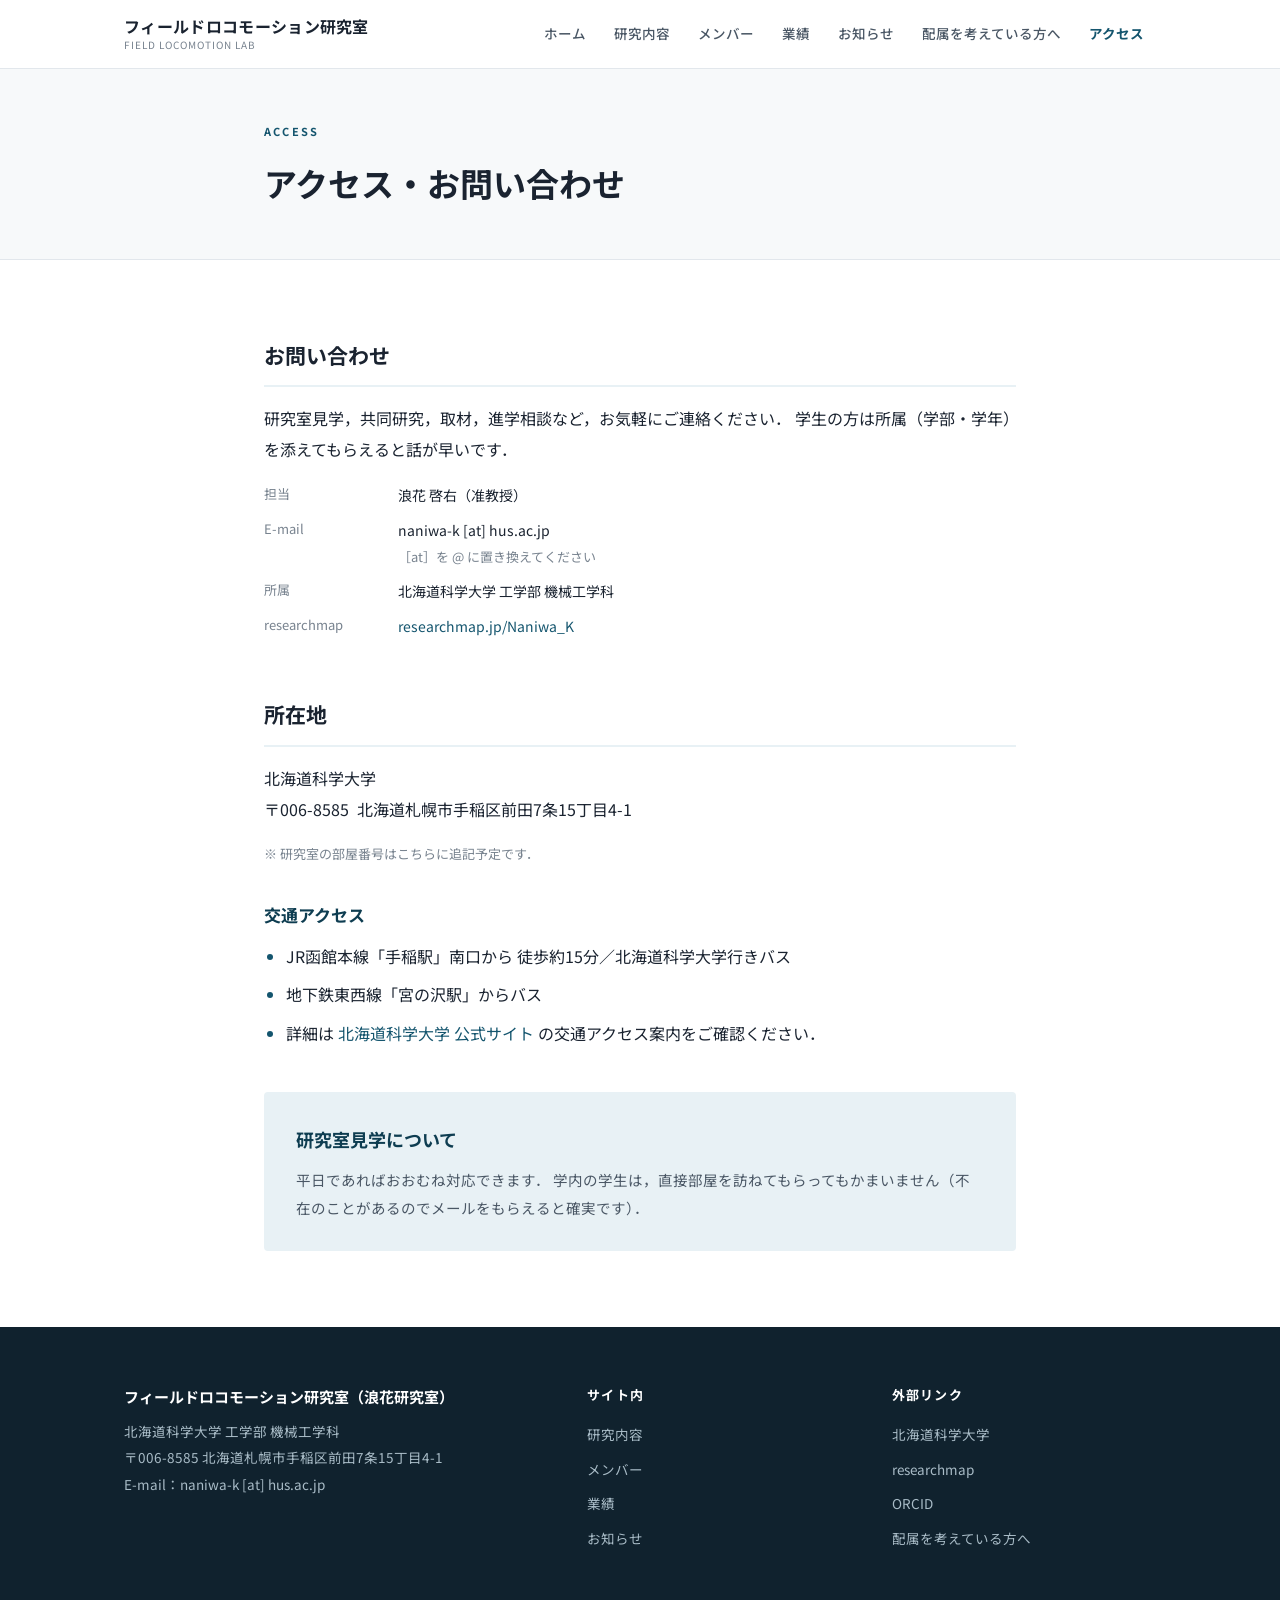
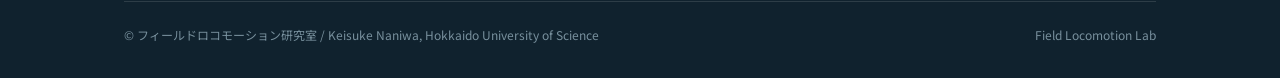
==== access.html @ 677afcec "firstcommit" ====
<!DOCTYPE html>
<html lang="ja">
<head>
<meta charset="UTF-8">
<meta name="viewport" content="width=device-width, initial-scale=1">
<title>アクセス・お問い合わせ | フィールドロコモーション研究室 | 北海道科学大学 機械工学科</title>
<meta name="description" content="北海道科学大学 工学部 機械工学科 フィールドロコモーション研究室（浪花研）の公式サイト．生物のロコモーション解析，空気圧人工筋などのソフトアクチュエータ，不整地を走破する移動ロボットの研究を行っています．">
<meta property="og:title" content="アクセス・お問い合わせ | フィールドロコモーション研究室 | 北海道科学大学 機械工学科">
<meta property="og:description" content="北海道科学大学 工学部 機械工学科 フィールドロコモーション研究室（浪花研）の公式サイト．生物のロコモーション解析，空気圧人工筋などのソフトアクチュエータ，不整地を走破する移動ロボットの研究を行っています．">
<meta property="og:type" content="website">
<meta property="og:site_name" content="フィールドロコモーション研究室 | 北海道科学大学 工学部 機械工学科 浪花研究室">
<link rel="preconnect" href="https://fonts.googleapis.com">
<link rel="preconnect" href="https://fonts.gstatic.com" crossorigin>
<link href="https://fonts.googleapis.com/css2?family=Noto+Sans+JP:wght@400;500;700&display=swap" rel="stylesheet">
<link rel="stylesheet" href="assets/style.css">
</head>
<body>

<header class="site-header">
  <div class="wrap header-inner">
    <div class="brand">
      <a href="index.html">
        <span class="brand-ja">フィールドロコモーション研究室</span>
        <span class="brand-en">Field Locomotion Lab</span>
      </a>
    </div>
    <button class="nav-toggle" aria-expanded="false" aria-label="メニュー">MENU</button>
    <nav class="nav">
      <a href="index.html">ホーム</a>
      <a href="research.html">研究内容</a>
      <a href="members.html">メンバー</a>
      <a href="publications.html">業績</a>
      <a href="news.html">お知らせ</a>
      <a href="join.html">配属を考えている方へ</a>
      <a href="access.html" aria-current="page">アクセス</a>
    </nav>
  </div>
</header>

<div class="page-head">
  <div class="wrap narrow">
    <span class="eyebrow">Access</span>
    <h1>アクセス・お問い合わせ</h1>
    
  </div>
</div>

<section class="section">
  <div class="wrap narrow prose">

    <h2>お問い合わせ</h2>
    <p>
      研究室見学，共同研究，取材，進学相談など，お気軽にご連絡ください．
      学生の方は所属（学部・学年）を添えてもらえると話が早いです．
    </p>
    <dl class="dl" style="margin-bottom:28px">
      <dt>担当</dt><dd>浪花 啓右（准教授）</dd>
      <dt>E-mail</dt><dd>naniwa-k [at] hus.ac.jp<br><span class="small muted">［at］を @ に置き換えてください</span></dd>
      <dt>所属</dt><dd>北海道科学大学 工学部 機械工学科</dd>
      <dt>researchmap</dt><dd><a href="https://researchmap.jp/Naniwa_K" target="_blank" rel="noopener">researchmap.jp/Naniwa_K</a></dd>
    </dl>

    <h2>所在地</h2>
    <p>
      北海道科学大学<br>
      〒006-8585 &nbsp;北海道札幌市手稲区前田7条15丁目4-1
    </p>
    <p class="small muted">※ 研究室の部屋番号はこちらに追記予定です．</p>

    <h3>交通アクセス</h3>
    <ul>
      <li>JR函館本線「手稲駅」南口から 徒歩約15分／北海道科学大学行きバス</li>
      <li>地下鉄東西線「宮の沢駅」からバス</li>
      <li>詳細は
        <a href="https://www.hus.ac.jp/" target="_blank" rel="noopener">北海道科学大学 公式サイト</a>
        の交通アクセス案内をご確認ください．</li>
    </ul>

    <div class="callout">
      <h3>研究室見学について</h3>
      <p>
        平日であればおおむね対応できます．
        学内の学生は，直接部屋を訪ねてもらってもかまいません（不在のことがあるのでメールをもらえると確実です）．
      </p>
    </div>

  </div>
</section>

<footer class="site-footer">
  <div class="wrap">
    <div class="footer-grid">
      <div>
        <p class="footer-lab">フィールドロコモーション研究室（浪花研究室）</p>
        <p class="footer-addr">
          北海道科学大学 工学部 機械工学科<br>
          〒006-8585 北海道札幌市手稲区前田7条15丁目4-1<br>
          E-mail：naniwa-k [at] hus.ac.jp
        </p>
      </div>
      <div>
        <h4>サイト内</h4>
        <ul>
          <li><a href="research.html">研究内容</a></li>
          <li><a href="members.html">メンバー</a></li>
          <li><a href="publications.html">業績</a></li>
          <li><a href="news.html">お知らせ</a></li>
        </ul>
      </div>
      <div>
        <h4>外部リンク</h4>
        <ul>
          <li><a href="https://www.hus.ac.jp/" target="_blank" rel="noopener">北海道科学大学</a></li>
          <li><a href="https://researchmap.jp/Naniwa_K" target="_blank" rel="noopener">researchmap</a></li>
          <li><a href="https://orcid.org/0000-0003-3171-958X" target="_blank" rel="noopener">ORCID</a></li>
          <li><a href="join.html">配属を考えている方へ</a></li>
        </ul>
      </div>
    </div>
    <div class="footer-bottom">
      <span>&copy; フィールドロコモーション研究室 / Keisuke Naniwa, Hokkaido University of Science</span>
      <span>Field Locomotion Lab</span>
    </div>
  </div>
</footer>

<script src="assets/site.js"></script>

</body>
</html>
---- assets/style.css ----
@charset "UTF-8";
/* =========================================================
   フィールドロコモーション研究室（浪花研）
   共通スタイルシート
   色や余白を変えたいときは :root の変数をいじれば全体に効きます．
   ========================================================= */

:root {
  --ink:        #1a2330;
  --ink-soft:   #4a5765;
  --ink-mute:   #78838f;
  --accent:     #14556e;
  --accent-dk:  #0e3d51;
  --accent-lt:  #e8f1f5;
  --earth:      #a8621f;
  --line:       #e2e7ec;
  --line-soft:  #eef1f4;
  --bg:         #ffffff;
  --bg-alt:     #f7f9fa;
  --bg-deep:    #10222e;

  --wrap: 1080px;
  --radius: 4px;
  --sans: "Noto Sans JP", -apple-system, BlinkMacSystemFont, "Segoe UI",
          "Hiragino Kaku Gothic ProN", "Yu Gothic", Meiryo, sans-serif;
  --serif: "Zen Old Mincho", "Hiragino Mincho ProN", "Yu Mincho", serif;
}

*, *::before, *::after { box-sizing: border-box; }

html { scroll-behavior: smooth; }

body {
  margin: 0;
  font-family: var(--sans);
  font-size: 16px;
  line-height: 1.9;
  color: var(--ink);
  background: var(--bg);
  -webkit-font-smoothing: antialiased;
  text-rendering: optimizeLegibility;
}

img { max-width: 100%; height: auto; display: block; }

a { color: var(--accent); text-decoration: none; }
a:hover { text-decoration: underline; }

.wrap { width: 100%; max-width: var(--wrap); margin: 0 auto; padding: 0 24px; }
.narrow { max-width: 800px; }

/* ---------- ヘッダ ---------- */
.site-header {
  position: sticky; top: 0; z-index: 50;
  background: rgba(255,255,255,.94);
  backdrop-filter: saturate(180%) blur(8px);
  border-bottom: 1px solid var(--line);
}
.header-inner {
  display: flex; align-items: center; justify-content: space-between;
  gap: 20px; min-height: 68px;
}
.brand { display: flex; flex-direction: column; line-height: 1.35; flex: 0 0 auto; }
.brand a { color: var(--ink); text-decoration: none; display: flex; flex-direction: column; }
.brand-ja { font-size: 16px; font-weight: 700; letter-spacing: .02em; }
.brand-en { font-size: 10px; overflow: hidden; text-overflow: ellipsis; color: var(--ink-mute); letter-spacing: .1em; text-transform: uppercase; white-space: nowrap; }

.nav { display: flex; align-items: center; gap: 4px; }
.nav a {
  display: block; padding: 8px 12px; font-size: 13.5px; font-weight: 500;
  color: var(--ink-soft); border-radius: var(--radius); white-space: nowrap;
}
.nav a:hover { background: var(--bg-alt); color: var(--accent); text-decoration: none; }
.nav a[aria-current="page"] { color: var(--accent); font-weight: 700; }

.nav-toggle {
  display: none; border: 1px solid var(--line); background: #fff;
  border-radius: var(--radius); padding: 8px 12px; font-size: 13px;
  color: var(--ink-soft); cursor: pointer; font-family: inherit;
}

@media (max-width: 900px) {
  .nav-toggle { display: block; }
  .nav {
    position: absolute; top: 100%; left: 0; right: 0;
    flex-direction: column; align-items: stretch; gap: 0;
    background: #fff; border-bottom: 1px solid var(--line);
    padding: 8px 16px 16px; display: none;
  }
  .nav.open { display: flex; }
  .nav a { padding: 12px 8px; border-bottom: 1px solid var(--line-soft); font-size: 15px; }
}

@media (max-width: 420px) {
  .brand-ja { font-size: 14px; }
  .wrap { padding: 0 18px; }
}

/* ---------- ヒーロー ---------- */
.hero {
  background: var(--bg-deep);
  color: #fff;
  padding: 88px 0 80px;
  position: relative;
  overflow: hidden;
}
.hero::after {
  content: ""; position: absolute; inset: 0;
  background:
    radial-gradient(900px 420px at 78% 18%, rgba(20,85,110,.55), transparent 62%),
    radial-gradient(600px 340px at 10% 92%, rgba(168,98,31,.24), transparent 65%);
  pointer-events: none;
}
.hero .wrap { position: relative; z-index: 1; }
.hero-eyebrow {
  font-size: 11px; letter-spacing: .22em; text-transform: uppercase;
  color: #8fc0d4; margin: 0 0 20px;
}
.hero h1 {
  font-size: clamp(28px, 4.4vw, 44px); line-height: 1.45;
  margin: 0 0 8px; font-weight: 700; letter-spacing: .01em;
}
.hero .hero-en {
  font-size: 13px; letter-spacing: .14em; color: #9fb8c5; margin: 0 0 28px;
}
.hero p.lead {
  font-size: 16.5px; line-height: 2.05; color: #d5e2e9;
  max-width: 46em; margin: 0 0 34px;
}
.hero-actions { display: flex; flex-wrap: wrap; gap: 12px; }

/* ---------- ボタン ---------- */
.btn {
  display: inline-block; padding: 12px 24px; border-radius: var(--radius);
  font-size: 14px; font-weight: 700; letter-spacing: .02em;
  border: 1px solid transparent; cursor: pointer; font-family: inherit;
}
.btn:hover { text-decoration: none; }
.btn-primary { background: #fff; color: var(--bg-deep); }
.btn-primary:hover { background: #e8f1f5; }
.btn-ghost { border-color: rgba(255,255,255,.35); color: #fff; }
.btn-ghost:hover { border-color: #fff; background: rgba(255,255,255,.08); }
.btn-solid { background: var(--accent); color: #fff; }
.btn-solid:hover { background: var(--accent-dk); }
.btn-line { border-color: var(--line); color: var(--ink-soft); background: #fff; }
.btn-line:hover { border-color: var(--accent); color: var(--accent); }

/* ---------- セクション ---------- */
.section { padding: 76px 0; }
.section-alt { background: var(--bg-alt); border-top: 1px solid var(--line); border-bottom: 1px solid var(--line); }

.section-head { margin: 0 0 40px; }
.section-head .eyebrow {
  display: block; font-size: 11px; letter-spacing: .2em; text-transform: uppercase;
  color: var(--accent); font-weight: 700; margin-bottom: 10px;
}
.section-head h2 { font-size: clamp(22px, 3vw, 29px); margin: 0; line-height: 1.5; font-weight: 700; }
.section-head p { color: var(--ink-soft); margin: 14px 0 0; max-width: 46em; }

/* ---------- ページ見出し ---------- */
.page-head {
  border-bottom: 1px solid var(--line);
  background: var(--bg-alt);
  padding: 52px 0 44px;
}
.page-head .eyebrow {
  display: block; font-size: 11px; letter-spacing: .2em; text-transform: uppercase;
  color: var(--accent); font-weight: 700; margin-bottom: 10px;
}
.page-head h1 { font-size: clamp(24px, 3.4vw, 33px); margin: 0; font-weight: 700; }
.page-head p { color: var(--ink-soft); margin: 14px 0 0; max-width: 48em; }

/* ---------- 本文 ---------- */
.prose h2 {
  font-size: 21px; margin: 56px 0 16px; padding-bottom: 10px;
  border-bottom: 2px solid var(--accent-lt); font-weight: 700;
}
.prose h2:first-child { margin-top: 0; }
.prose h3 { font-size: 17px; margin: 32px 0 10px; color: var(--accent-dk); font-weight: 700; }
.prose p { margin: 0 0 18px; }
.prose ul, .prose ol { margin: 0 0 18px; padding-left: 1.4em; }
.prose li { margin-bottom: 8px; }
.prose li::marker { color: var(--accent); }

/* ---------- カードグリッド ---------- */
.grid { display: grid; gap: 22px; }
.grid-2 { grid-template-columns: repeat(2, minmax(0, 1fr)); }
@media (max-width: 780px) { .grid-2 { grid-template-columns: 1fr; } }
.grid-3 { grid-template-columns: repeat(auto-fit, minmax(260px, 1fr)); }

.card {
  background: #fff; border: 1px solid var(--line); border-radius: var(--radius);
  padding: 28px; display: flex; flex-direction: column;
}
.card .num {
  font-size: 11px; letter-spacing: .18em; color: var(--accent);
  font-weight: 700; margin-bottom: 12px;
}
.card h3 { margin: 0 0 12px; font-size: 17.5px; line-height: 1.65; font-weight: 700; }
.card p { margin: 0 0 14px; color: var(--ink-soft); font-size: 14.5px; line-height: 1.95; }
.card p:last-child { margin-bottom: 0; }
.card .tags { margin-top: auto; padding-top: 14px; }

.tag {
  display: inline-block; font-size: 11.5px; padding: 3px 9px; margin: 0 6px 6px 0;
  background: var(--accent-lt); color: var(--accent-dk); border-radius: 100px;
}
.tag-earth { background: #f7ece1; color: var(--earth); }

/* ---------- News ---------- */
.news-list { list-style: none; margin: 0; padding: 0; }
.news-list li {
  display: grid; grid-template-columns: 108px 88px 1fr; gap: 16px;
  align-items: baseline; padding: 18px 0; border-bottom: 1px solid var(--line-soft);
}
.news-list li:first-child { border-top: 1px solid var(--line-soft); }
.news-date { font-size: 13px; color: var(--ink-mute); font-variant-numeric: tabular-nums; }
.news-cat {
  font-size: 11px; text-align: center; padding: 2px 8px; border-radius: 100px;
  background: var(--accent-lt); color: var(--accent-dk); white-space: nowrap;
}
.news-cat.paper { background: #e8f1f5; color: var(--accent-dk); }
.news-cat.award { background: #fbf0dc; color: #8a5a10; }
.news-cat.event { background: #eaf2e8; color: #3f6b39; }
.news-cat.lab   { background: #f2eef7; color: #5b4a7a; }
.news-body { font-size: 15px; line-height: 1.85; }
.news-body .sub { display: block; color: var(--ink-mute); font-size: 13px; margin-top: 4px; }

@media (max-width: 700px) {
  .news-list li { grid-template-columns: 1fr; gap: 6px; }
  .news-cat { justify-self: start; }
}

/* ---------- 業績 ---------- */
.pub-toolbar {
  display: flex; flex-wrap: wrap; gap: 10px; align-items: center;
  padding: 16px 0 24px; border-bottom: 1px solid var(--line);
  position: sticky; top: 68px; background: rgba(255,255,255,.96);
  backdrop-filter: blur(6px); z-index: 20;
}
.filter-btn {
  padding: 7px 15px; font-size: 13px; border: 1px solid var(--line);
  background: #fff; border-radius: 100px; cursor: pointer; color: var(--ink-soft);
  font-family: inherit;
}
.filter-btn:hover { border-color: var(--accent); color: var(--accent); }
.filter-btn.active { background: var(--accent); border-color: var(--accent); color: #fff; font-weight: 700; }
.pub-search {
  flex: 1 1 200px; min-width: 180px; padding: 8px 14px; font-size: 13.5px;
  border: 1px solid var(--line); border-radius: 100px; font-family: inherit;
  color: var(--ink);
}
.pub-search:focus { outline: 2px solid var(--accent-lt); border-color: var(--accent); }
.pub-count { font-size: 13px; color: var(--ink-mute); margin-left: auto; }

.pub-year {
  font-size: 15px; font-weight: 700; color: var(--accent);
  margin: 40px 0 4px; padding-bottom: 6px; border-bottom: 1px solid var(--line);
  font-variant-numeric: tabular-nums;
}
.pub-list { list-style: none; margin: 0; padding: 0; counter-reset: pub; }
.pub-item { padding: 16px 0; border-bottom: 1px solid var(--line-soft); font-size: 14.5px; line-height: 1.85; }
.pub-item .t { font-weight: 700; display: block; margin-bottom: 3px; }
.pub-item .a { color: var(--ink-soft); font-size: 13.5px; }
.pub-item .a .me { color: var(--ink); font-weight: 700; }
.pub-item .v { color: var(--ink-mute); font-size: 13.5px; font-style: italic; }
.pub-item .meta { margin-top: 5px; display: flex; flex-wrap: wrap; gap: 8px; align-items: center; }
.badge {
  font-size: 10.5px; padding: 2px 8px; border-radius: 100px;
  background: var(--accent-lt); color: var(--accent-dk); font-weight: 700; letter-spacing: .04em;
}
.badge-doi { background: #f2f4f6; color: var(--ink-soft); font-weight: 500; }
.badge-doi:hover { background: var(--accent); color: #fff; text-decoration: none; }

/* ---------- メンバー ---------- */
.member-lead {
  display: grid; grid-template-columns: 220px 1fr; gap: 36px; align-items: start;
  padding: 4px 0 8px;
}
.member-photo {
  width: 100%; aspect-ratio: 3/4; object-fit: cover;
  background: var(--bg-alt); border: 1px solid var(--line); border-radius: var(--radius);
}
.photo-ph {
  display: flex; align-items: center; justify-content: center;
  color: var(--ink-mute); font-size: 12px; text-align: center; padding: 12px;
}
.member-name { font-size: 23px; margin: 0 0 2px; font-weight: 700; }
.member-name .en { font-size: 12.5px; color: var(--ink-mute); letter-spacing: .1em; display: block; margin-top: 4px; font-weight: 400; }
.member-role { color: var(--accent); font-size: 14px; font-weight: 700; margin: 10px 0 18px; }

.dl { display: grid; grid-template-columns: 116px 1fr; gap: 8px 18px; font-size: 14px; margin: 0; }
.dl dt { color: var(--ink-mute); font-size: 13px; }
.dl dd { margin: 0; }

@media (max-width: 640px) {
  .member-lead { grid-template-columns: 1fr; }
  .member-photo { max-width: 200px; }
  .dl { grid-template-columns: 1fr; gap: 2px 0; }
  .dl dd { margin-bottom: 12px; }
}

.roster { list-style: none; margin: 0; padding: 0; }
.roster li {
  display: flex; flex-wrap: wrap; gap: 8px 14px; align-items: baseline;
  padding: 13px 0; border-bottom: 1px solid var(--line-soft);
}
.roster .grade {
  font-size: 12px; min-width: 76px; color: var(--accent-dk);
  background: var(--accent-lt); padding: 2px 9px; border-radius: 100px; text-align: center;
}
.roster .who { font-weight: 700; font-size: 15px; }
.roster .theme { color: var(--ink-soft); font-size: 13.5px; }

/* ---------- 数字 ---------- */
.stats { display: grid; grid-template-columns: repeat(auto-fit, minmax(150px, 1fr)); gap: 2px; background: var(--line); border: 1px solid var(--line); border-radius: var(--radius); overflow: hidden; }
.stat { background: #fff; padding: 26px 20px; text-align: center; }
.stat .n { font-size: 30px; font-weight: 700; color: var(--accent); line-height: 1.2; font-variant-numeric: tabular-nums; }
.stat .l { font-size: 12.5px; color: var(--ink-mute); margin-top: 6px; }

/* ---------- Q&A ---------- */
.qa { border-top: 1px solid var(--line); }
.qa details { border-bottom: 1px solid var(--line); }
.qa summary {
  padding: 18px 36px 18px 0; cursor: pointer; font-weight: 700; font-size: 15.5px;
  list-style: none; position: relative;
}
.qa summary::-webkit-details-marker { display: none; }
.qa summary::after {
  content: "＋"; position: absolute; right: 4px; top: 50%; transform: translateY(-50%);
  color: var(--accent); font-weight: 400;
}
.qa details[open] summary::after { content: "－"; }
.qa summary:hover { color: var(--accent); }
.qa .answer { padding: 0 0 22px; color: var(--ink-soft); font-size: 14.5px; line-height: 2; }
.qa .answer p { margin: 0 0 12px; }
.qa .answer p:last-child { margin-bottom: 0; }

/* ---------- 注記 ---------- */
.note {
  background: #fffbf2; border: 1px solid #f0e0c4; border-left: 3px solid var(--earth);
  padding: 16px 20px; border-radius: var(--radius); font-size: 13.5px;
  color: #6b5325; line-height: 1.9; margin: 0 0 28px;
}
.note strong { color: #4d3b16; }

.callout {
  background: var(--accent-lt); border-radius: var(--radius);
  padding: 30px 32px; margin: 44px 0 0;
}
.callout h3 { margin: 0 0 10px; font-size: 18px; color: var(--accent-dk); }
.callout p { margin: 0 0 18px; color: var(--ink-soft); font-size: 14.5px; }
.callout p:last-child { margin-bottom: 0; }

/* ---------- フッタ ---------- */
.site-footer {
  background: var(--bg-deep); color: #a9bcc7; padding: 56px 0 32px;
  font-size: 13.5px; margin-top: 0;
}
.footer-grid { display: grid; grid-template-columns: 1.6fr 1fr 1fr; gap: 40px; margin-bottom: 40px; }
.site-footer h4 { color: #fff; font-size: 13px; letter-spacing: .1em; margin: 0 0 14px; font-weight: 700; }
.site-footer a { color: #a9bcc7; }
.site-footer a:hover { color: #fff; }
.site-footer ul { list-style: none; margin: 0; padding: 0; }
.site-footer li { margin-bottom: 9px; }
.footer-lab { color: #fff; font-weight: 700; font-size: 15px; margin: 0 0 6px; }
.footer-addr { line-height: 1.95; margin: 0; }
.footer-bottom {
  border-top: 1px solid rgba(255,255,255,.12); padding-top: 22px;
  font-size: 12px; color: #78909d; display: flex; flex-wrap: wrap; gap: 12px; justify-content: space-between;
}
@media (max-width: 760px) { .footer-grid { grid-template-columns: 1fr; gap: 28px; } }

/* ---------- ユーティリティ ---------- */
.mt0 { margin-top: 0; }
.center { text-align: center; }
.muted { color: var(--ink-mute); }
.small { font-size: 13px; }
.hr { border: 0; border-top: 1px solid var(--line); margin: 48px 0; }

@media print {
  .site-header, .site-footer, .pub-toolbar, .hero-actions { display: none; }
  body { font-size: 10.5pt; }
}
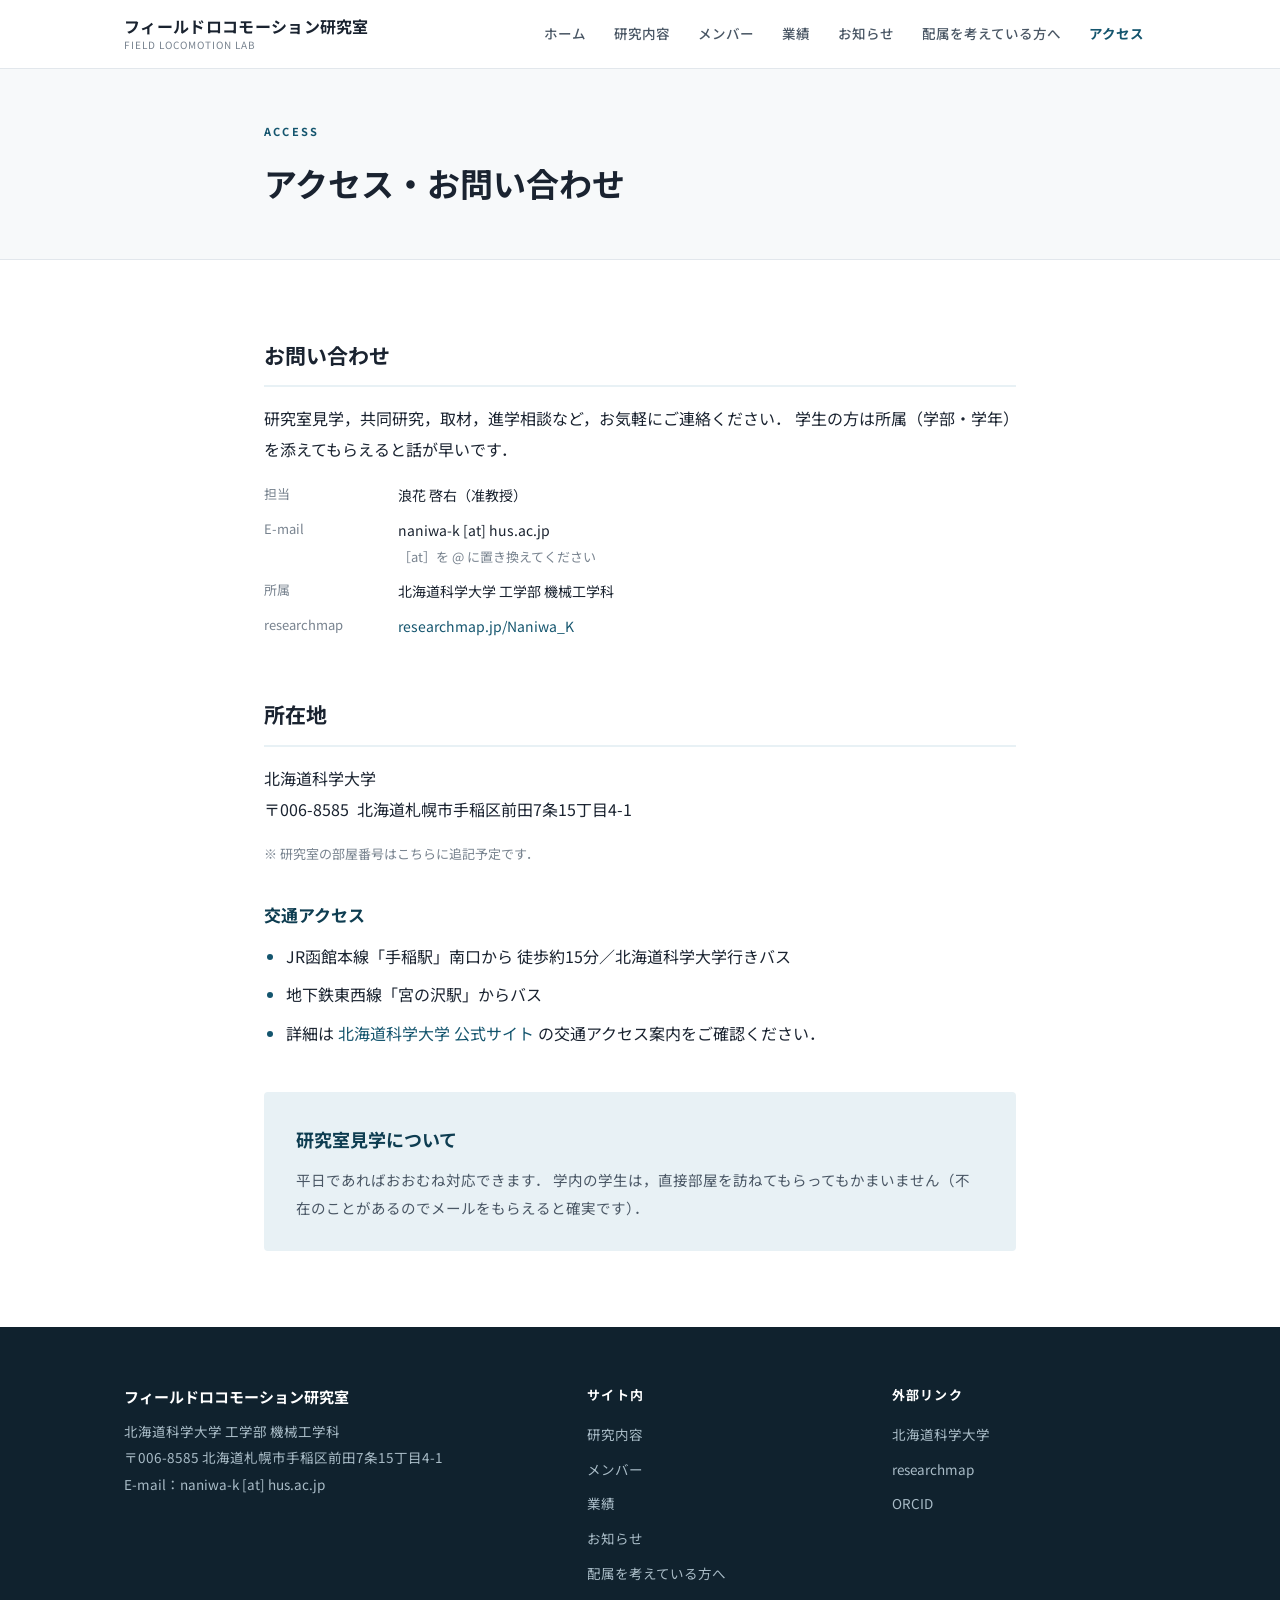
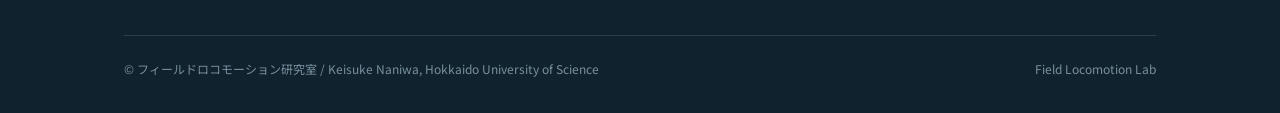
==== commit 1d7dd3e9: "site.json駆動への切り替えと更新ツールの追加 - 各ページのヘッダ・フッタを data/site.json 駆動に変更（未反映だった8/27の作業） - data/site.json, .no" ====
--- a/access.html
+++ b/access.html
@@ -20,8 +20,8 @@
   <div class="wrap header-inner">
     <div class="brand">
       <a href="index.html">
-        <span class="brand-ja">フィールドロコモーション研究室</span>
-        <span class="brand-en">Field Locomotion Lab</span>
+        <span class="brand-ja" data-site="lab">フィールドロコモーション研究室</span>
+        <span class="brand-en" data-site="labEn">Field Locomotion Lab</span>
       </a>
     </div>
     <button class="nav-toggle" aria-expanded="false" aria-label="メニュー">MENU</button>
@@ -91,11 +91,11 @@
   <div class="wrap">
     <div class="footer-grid">
       <div>
-        <p class="footer-lab">フィールドロコモーション研究室（浪花研究室）</p>
+        <p class="footer-lab"><span data-site="lab">フィールドロコモーション研究室</span></p>
         <p class="footer-addr">
-          北海道科学大学 工学部 機械工学科<br>
-          〒006-8585 北海道札幌市手稲区前田7条15丁目4-1<br>
-          E-mail：naniwa-k [at] hus.ac.jp
+          <span data-site="univ">北海道科学大学</span> <span data-site="dept">工学部 機械工学科</span><br>
+          <span data-site="zip">〒006-8585</span> <span data-site="address">北海道札幌市手稲区前田7条15丁目4-1</span><br>
+          E-mail：<span data-site="email">naniwa-k [at] hus.ac.jp</span>
         </p>
       </div>
       <div>
@@ -105,21 +105,23 @@
           <li><a href="members.html">メンバー</a></li>
           <li><a href="publications.html">業績</a></li>
           <li><a href="news.html">お知らせ</a></li>
+          <li><a href="join.html">配属を考えている方へ</a></li>
         </ul>
       </div>
       <div>
         <h4>外部リンク</h4>
         <ul>
-          <li><a href="https://www.hus.ac.jp/" target="_blank" rel="noopener">北海道科学大学</a></li>
+          <li><a href="https://www.hus.ac.jp/" data-site-href="univUrl" target="_blank" rel="noopener"><span data-site="univ">北海道科学大学</span></a></li>
+        </ul>
+        <ul data-site-links>
           <li><a href="https://researchmap.jp/Naniwa_K" target="_blank" rel="noopener">researchmap</a></li>
           <li><a href="https://orcid.org/0000-0003-3171-958X" target="_blank" rel="noopener">ORCID</a></li>
-          <li><a href="join.html">配属を考えている方へ</a></li>
         </ul>
       </div>
     </div>
     <div class="footer-bottom">
-      <span>&copy; フィールドロコモーション研究室 / Keisuke Naniwa, Hokkaido University of Science</span>
-      <span>Field Locomotion Lab</span>
+      <span>&copy; <span data-site="lab">フィールドロコモーション研究室</span> / <span data-site="piEn">Keisuke Naniwa</span>, <span data-site="univEn">Hokkaido University of Science</span></span>
+      <span data-site="labEn">Field Locomotion Lab</span>
     </div>
   </div>
 </footer>
